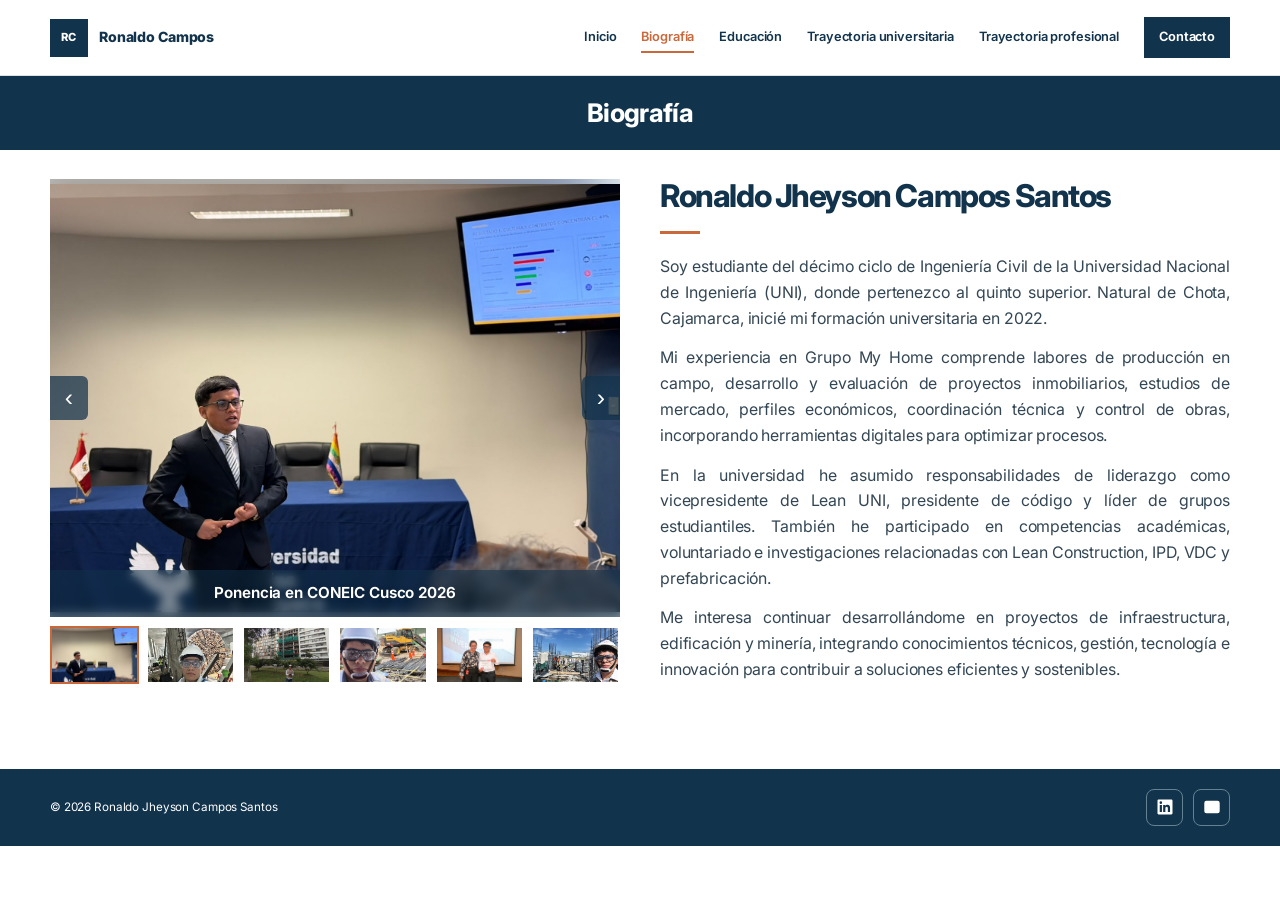
==== biografia.html @ 26382cef "Add files via upload" ====
<!DOCTYPE html>

<html lang="es">
<head>
<meta charset="utf-8"/>
<meta content="width=device-width,initial-scale=1" name="viewport"/>
<title>Ronaldo Campos | Biografia</title>
<meta content="Biografía de Ronaldo Jheyson Campos Santos, estudiante de Ingeniería Civil de la UNI." name="description"/>
<link href="https://fonts.googleapis.com" rel="preconnect"/>
<link href="https://fonts.googleapis.com/css2?family=Inter:wght@400;500;600;700;800&amp;display=swap" rel="stylesheet"/>
<style>:root {
  --ink: #102a43;
  --ink-deep: #091d2e;
  --blue: #267eaa;
  --orange: #c9683b;
  --cream: #f5f3ed;
  --paper: #fffefa;
  --mist: #edf3f5;
  --text: #34444f;
  --muted: #6a7881;
  --line: rgba(16, 42, 67, 0.14);
  --max: 1180px;
  --header: 76px;
  --shadow: 0 18px 55px rgba(16, 42, 67, 0.12);
}

* { box-sizing: border-box; }
html { scroll-behavior: smooth; }
body {
  margin: 0;
  color: var(--text);
  background: var(--paper);
  font-family: "Segoe UI", Arial, sans-serif;
  font-size: 16px;
  line-height: 1.6;
}
body.menu-open { overflow: hidden; }
img { display: block; max-width: 100%; }
a { color: inherit; }
.sr-only {
  position: absolute; width: 1px; height: 1px; padding: 0; margin: -1px;
  overflow: hidden; clip: rect(0,0,0,0); white-space: nowrap; border: 0;
}
.skip-link {
  position: fixed; z-index: 300; top: 8px; left: 8px; padding: 9px 14px;
  color: white; background: var(--ink); transform: translateY(-150%);
}
.skip-link:focus { transform: none; }

.site-header {
  position: sticky; z-index: 100; top: 0; height: var(--header);
  background: rgba(255,254,250,.96); border-bottom: 1px solid var(--line);
  backdrop-filter: blur(12px);
}
.nav-wrap {
  display: flex; width: min(calc(100% - 40px), var(--max)); height: 100%;
  margin: auto; align-items: center; justify-content: space-between;
}
.brand {
  display: flex; align-items: center; gap: 11px; color: var(--ink);
  font-size: .84rem; font-weight: 800; text-decoration: none;
}
.brand-mark {
  display: grid; width: 38px; height: 38px; place-items: center;
  color: white; background: var(--ink); font-size: .7rem; letter-spacing: .08em;
}
.main-nav { display: flex; align-items: center; gap: 25px; }
.main-nav a {
  position: relative; color: var(--ink); font-size: .78rem;
  font-weight: 750; text-decoration: none;
}
.main-nav a::after {
  position: absolute; right: 0; bottom: -7px; left: 0; height: 2px;
  content: ""; background: var(--orange); transform: scaleX(0);
  transition: transform .18s ease;
}
.main-nav a:hover::after, .main-nav a.active::after { transform: scaleX(1); }
.nav-contact { padding: 10px 15px; color: white !important; background: var(--ink); }
.nav-contact::after { display: none; }
.menu-toggle {
  display: none; width: 44px; height: 44px; padding: 9px; border: 0;
  background: transparent; cursor: pointer;
}
.menu-toggle span:not(.sr-only) {
  display: block; width: 24px; height: 2px; margin: 5px 0;
  background: var(--ink); transition: transform .18s ease, opacity .18s ease;
}

.page-hero {
  position: relative; display: flex; min-height: min(640px, calc(100vh - var(--header)));
  padding: 58px 24px; align-items: center; overflow: hidden; background:
    linear-gradient(rgba(16,42,67,.035) 1px,transparent 1px),
    linear-gradient(90deg,rgba(16,42,67,.035) 1px,transparent 1px), var(--cream);
  background-size: 40px 40px;
}
.page-hero.compact { min-height: 330px; padding-top: 52px; padding-bottom: 52px; }
.page-hero::after {
  position: absolute; top: -180px; right: -100px; width: 470px; height: 470px;
  border: 1px solid rgba(38,126,170,.22); border-radius: 50%; content: "";
}
.hero-inner {
  position: relative; z-index: 1; display: grid; width: min(100%, var(--max));
  margin: auto; align-items: center; grid-template-columns: 1.1fr .9fr; gap: 65px;
}
.hero-copy { max-width: 690px; }
.eyebrow {
  display: flex; margin: 0 0 18px; align-items: center; gap: 11px;
  color: var(--orange); font-size: .7rem; font-weight: 850;
  letter-spacing: .16em; text-transform: uppercase;
}
.eyebrow::before { width: 34px; height: 2px; content: ""; background: var(--orange); }
h1, h2, .quote {
  margin: 0; color: var(--ink); font-family: Georgia, "Times New Roman", serif;
  font-weight: 400; line-height: 1.06; letter-spacing: -.035em;
}
h1 { font-size: clamp(3rem, 5.6vw, 5.3rem); }
.compact h1 { font-size: clamp(2.8rem, 5vw, 4.6rem); }
h1 strong { color: var(--blue); font-weight: 400; }
.hero-lead { max-width: 680px; margin: 26px 0 0; color: #4e5e68; font-size: 1.09rem; }
.hero-actions { display: flex; margin-top: 30px; gap: 12px; flex-wrap: wrap; }
.button {
  display: inline-flex; min-height: 48px; padding: 0 21px; align-items: center;
  justify-content: center; gap: 9px; border: 1px solid var(--ink);
  font-size: .8rem; font-weight: 800; text-decoration: none; transition: .18s ease;
}
.button.primary { color: white; background: var(--ink); }
.button:hover { color: white; background: var(--blue); border-color: var(--blue); transform: translateY(-2px); }
.hero-facts {
  display: grid; margin: 37px 0 0; grid-template-columns: repeat(3,1fr);
}
.hero-facts div { padding: 7px 12px; border-right: 2px solid rgba(201, 104, 59, .72); text-align: center; }
.hero-facts div:first-child { padding-left: 12px; }
.hero-facts div:last-child { border-right: 0; }
.hero-facts dt { color: var(--ink); font-size: .82rem; font-weight: 850; }
.hero-facts dd { margin: 2px 0 0; color: var(--muted); font-size: .7rem; }
.portrait-card {
  position: relative; width: min(100%, 410px); padding: 13px;
  justify-self: end; background: white; box-shadow: var(--shadow);
}
.portrait-card::before {
  position: absolute; z-index: -1; top: -19px; right: -19px;
  width: 52%; height: 45%; content: ""; background: var(--orange);
}
.portrait-card img { width: 100%; aspect-ratio: .88; object-fit: cover; object-position: center 18%; }
.place {
  position: absolute; right: -14px; bottom: 25px; padding: 10px 14px;
  color: white; background: var(--ink); font-size: .7rem; font-weight: 800;
}

.section { padding: 76px 24px; }
.section.alt { background: var(--mist); }
.section.dark { color: white; background: var(--ink-deep); }
.container { width: min(100%, var(--max)); margin: auto; }
.section-head {
  display: flex; margin-bottom: 30px; align-items: end; justify-content: space-between; gap: 30px;
}
.section-head h2 { font-size: clamp(2.35rem, 4.5vw, 4rem); }
.section-head p { max-width: 480px; margin: 0; color: var(--muted); }
.dark .section-head h2 { color: white; }
.dark .section-head p { color: #bdc9d0; }
.kicker {
  margin: 0 0 10px; color: var(--orange); font-size: .68rem;
  font-weight: 850; letter-spacing: .15em; text-transform: uppercase;
}

.home-links { display: grid; grid-template-columns: repeat(3,1fr); gap: 16px; }
.home-link {
  position: relative; min-height: 190px; padding: 28px; overflow: hidden;
  border: 1px solid var(--line); background: white; text-decoration: none;
  transition: transform .18s ease, box-shadow .18s ease;
}
.home-link:hover { transform: translateY(-5px); box-shadow: var(--shadow); }
.home-link span { color: var(--orange); font-size: .67rem; font-weight: 850; }
.home-link h2 { margin-top: 38px; font-size: 1.75rem; }
.home-link p { margin: 10px 0 0; color: var(--muted); font-size: .82rem; }

.quote-band { padding: 55px 24px; background: var(--paper); }
.quote-wrap {
  display: grid; width: min(100%, var(--max)); margin: auto;
  align-items: start; grid-template-columns: 180px 1fr; gap: 45px;
}
.quote-label {
  margin: 8px 0 0; color: var(--orange); font-size: .67rem;
  font-weight: 850; letter-spacing: .15em; text-transform: uppercase;
}
.quote { max-width: 930px; font-size: clamp(1.9rem, 3.8vw, 3.4rem); }
.quote strong { color: var(--blue); font-weight: 400; }

.education-list { display: grid; gap: 15px; }
.edu-card {
  display: grid; min-height: 145px; padding: 23px; align-items: center;
  border: 1px solid var(--line); background: white;
  grid-template-columns: 150px 1fr auto; gap: 28px;
}
.logo-box {
  display: grid; height: 98px; padding: 10px; place-items: center;
  border-right: 1px solid var(--line);
}
.logo-box img { max-width: 118px; max-height: 78px; object-fit: contain; }
.edu-card h2, .experience-card h2 { font-size: 1.35rem; letter-spacing: -.02em; }
.edu-card p { margin: 5px 0 0; color: var(--muted); font-size: .86rem; }
.edu-meta { min-width: 180px; color: var(--ink); text-align: right; }
.edu-meta strong { display: block; font-size: .84rem; }
.edu-meta span { color: var(--muted); font-size: .75rem; }
.tags { display: flex; margin-top: 12px; gap: 7px; flex-wrap: wrap; }
.tag {
  padding: 4px 9px; color: var(--blue); background: #e3f1f6;
  font-size: .68rem; font-weight: 800;
}

.experience-grid { display: grid; gap: 17px; }
.experience-card {
  display: grid; padding: 28px; border: 1px solid var(--line);
  background: white; grid-template-columns: 150px 1fr; gap: 30px;
}
.experience-card .logo-box { align-self: stretch; height: auto; min-height: 125px; }
.experience-top {
  display: flex; align-items: start; justify-content: space-between; gap: 25px;
}
.experience-role { margin: 5px 0 0; color: var(--blue); font-size: .88rem; font-weight: 800; }
.date { flex: 0 0 auto; color: var(--orange); font-size: .72rem; font-weight: 850; letter-spacing: .05em; }
.experience-card ul { display: grid; margin: 18px 0 0; padding: 0; grid-template-columns: 1fr 1fr; gap: 8px 25px; list-style: none; }
.experience-card li {
  position: relative; padding-left: 16px; color: #55636c; font-size: .79rem;
}
.experience-card li::before {
  position: absolute; top: .7em; left: 0; width: 6px; height: 6px;
  content: ""; background: var(--orange);
}

.community-grid { display: grid; grid-template-columns: repeat(2,1fr); gap: 15px; }
.community-card {
  display: grid; min-height: 185px; padding: 23px; align-items: center;
  border: 1px solid var(--line); background: white; grid-template-columns: 115px 1fr; gap: 23px;
}
.community-card .logo-box { width: 115px; height: 110px; border-right: 1px solid var(--line); }
.community-card h2 { font-size: 1.25rem; }
.community-card .role { margin: 3px 0 10px; color: var(--blue); font-size: .78rem; font-weight: 800; }
.community-card p { margin: 0; color: var(--muted); font-size: .78rem; }
.monogram {
  display: grid; width: 74px; height: 74px; place-items: center;
  color: white; background: var(--ink); font-family: Georgia,serif;
  font-size: 1.2rem; font-weight: 700;
}
.monogram.orange { background: var(--orange); }
.monogram.blue { background: var(--blue); }

.recognition-grid { display: grid; grid-template-columns: repeat(3,1fr); gap: 14px; }
.recognition {
  min-height: 170px; padding: 23px; border-top: 4px solid var(--orange);
  background: rgba(255,255,255,.055);
}
.recognition span { color: #75c2e4; font-size: .68rem; font-weight: 850; letter-spacing: .1em; }
.recognition h2 { margin-top: 19px; color: white; font-size: 1.22rem; line-height: 1.25; }
.recognition p { margin: 10px 0 0; color: #b9c6ce; font-size: .75rem; }

.volunteer-list { display: grid; grid-template-columns: repeat(2,1fr); gap: 14px; }
.volunteer {
  padding: 23px; border: 1px solid var(--line); background: white;
}
.volunteer .year { color: var(--orange); font-size: .68rem; font-weight: 850; }
.volunteer h2 { margin-top: 12px; font-size: 1.22rem; }
.volunteer .org { margin: 3px 0 12px; color: var(--blue); font-size: .76rem; font-weight: 800; }
.volunteer p { margin: 0; color: var(--muted); font-size: .78rem; }

.gallery { display: grid; grid-template-columns: 1.15fr .85fr; gap: 14px; }
.gallery figure { position: relative; min-height: 310px; margin: 0; overflow: hidden; background: #dfe7e9; }
.gallery img { width: 100%; height: 100%; object-fit: cover; }
.gallery figcaption {
  position: absolute; right: 0; bottom: 0; left: 0; padding: 12px 16px;
  color: white; background: linear-gradient(transparent,rgba(9,29,46,.88));
  font-size: .74rem; font-weight: 750;
}

.contact-layout {
  display: grid; min-height: calc(100vh - var(--header)); padding: 65px 24px;
  align-items: center; color: white; background: var(--ink); grid-template-columns: 1fr;
}
.contact-inner { width: min(100%, var(--max)); margin: auto; }
.contact-inner h1 { max-width: 900px; color: white; font-size: clamp(3rem,6vw,5.5rem); }
.contact-intro { max-width: 720px; margin: 25px 0 0; color: #c4d0d7; font-size: 1.02rem; }
.contact-links { display: grid; margin-top: 45px; grid-template-columns: 1fr 1fr; gap: 15px; }
.contact-link {
  display: flex; min-height: 105px; padding: 22px; align-items: center;
  justify-content: space-between; border: 1px solid rgba(255,255,255,.2);
  text-decoration: none; transition: background .18s ease;
}
.contact-link:hover { background: rgba(255,255,255,.07); }
.contact-link small { display: block; color: #8fb9ce; font-size: .68rem; letter-spacing: .1em; text-transform: uppercase; }
.contact-link strong { display: block; margin-top: 5px; font-size: 1rem; }
.contact-location { margin-top: 24px; color: #aebcc5; font-size: .78rem; }
.contact-quote {
  margin-top: 50px; padding-top: 30px; border-top: 1px solid rgba(255,255,255,.18);
  color: white; font-family: Georgia,serif; font-size: clamp(1.55rem,3vw,2.6rem);
}

.site-footer {
  display: flex; padding: 19px max(22px,calc((100% - var(--max))/2));
  align-items: center; justify-content: space-between; color: #aebdc6;
  background: var(--ink-deep); font-size: .67rem;
}
.site-footer a { color: white; text-decoration: none; }
.reveal { opacity: 0; transform: translateY(18px); transition: opacity .55s ease,transform .55s ease; }
.reveal.visible { opacity: 1; transform: none; }

@media (max-width: 900px) {
  .hero-inner { grid-template-columns: 1fr 360px; gap: 35px; }
  .main-nav { gap: 15px; }
  .main-nav a { font-size: .7rem; }
  .experience-card ul { grid-template-columns: 1fr; }
  .community-grid, .recognition-grid { grid-template-columns: 1fr 1fr; }
}

@media (max-width: 760px) {
  .menu-toggle { z-index: 120; display: block; }
  .menu-toggle[aria-expanded="true"] span:nth-child(1) { transform: translateY(7px) rotate(45deg); }
  .menu-toggle[aria-expanded="true"] span:nth-child(2) { opacity: 0; }
  .menu-toggle[aria-expanded="true"] span:nth-child(3) { transform: translateY(-7px) rotate(-45deg); }
  .main-nav {
    position: fixed; inset: 0; padding: 100px 30px 35px;
    transform: translateX(100%); align-items: flex-start; justify-content: center;
    flex-direction: column; gap: 23px; background: var(--cream); transition: transform .22s ease;
  }
  .main-nav.open { transform: none; }
  .main-nav a { font-family: Georgia,serif; font-size: 1.55rem; font-weight: 400; }
  .nav-contact { font-family: "Segoe UI",Arial,sans-serif !important; font-size: .9rem !important; }
  .page-hero { min-height: auto; padding: 48px 20px 65px; }
  .hero-inner { grid-template-columns: 1fr; }
  .portrait-card { width: min(78%,360px); margin: 18px auto 0; justify-self: center; }
  .hero-facts { grid-template-columns: 1fr; gap: 9px; }
  .hero-facts div, .hero-facts div:first-child { padding: 10px 12px; border-left: 0; border-right: 0; border-bottom: 2px solid rgba(201, 104, 59, .72); text-align: center; }
  .hero-facts div:last-child { border-bottom: 0; }
  .section { padding: 58px 20px; }
  .section-head { align-items: start; flex-direction: column; gap: 12px; }
  .home-links, .community-grid, .recognition-grid, .volunteer-list, .contact-links { grid-template-columns: 1fr; }
  .quote-wrap { grid-template-columns: 1fr; gap: 18px; }
  .edu-card, .experience-card { grid-template-columns: 1fr; }
  .logo-box, .experience-card .logo-box {
    width: 100%; height: 90px; min-height: 90px; border-right: 0; border-bottom: 1px solid var(--line);
  }
  .edu-meta { text-align: left; }
  .experience-top { flex-direction: column; gap: 7px; }
  .community-card { grid-template-columns: 90px 1fr; }
  .community-card .logo-box { width: 90px; border-right: 1px solid var(--line); border-bottom: 0; }
  .gallery { grid-template-columns: 1fr; }
  .gallery figure { min-height: 260px; }
  .contact-layout { min-height: calc(100vh - var(--header)); padding: 55px 20px; }
}

@media (max-width: 430px) {
  .brand span:last-child { display: none; }
  h1 { font-size: 2.7rem; }
  .compact h1 { font-size: 2.55rem; }
  .hero-actions { flex-direction: column; }
  .button { width: 100%; }
  .community-card { grid-template-columns: 1fr; }
  .community-card .logo-box { width: 100%; border-right: 0; border-bottom: 1px solid var(--line); }
}

@media (prefers-reduced-motion: reduce) {
  html { scroll-behavior: auto; }
  *,*::before,*::after { transition-duration: .01ms !important; }
  .reveal { opacity: 1; transform: none; }
}

/* Inicio V2 — estilos de prototipo, conservando la arquitectura original */
:root {--ink:#12334C;--ink-deep:#0C2639;--blue:#168CB5;--orange:#C9683B;--cream:#F8FAFB;--paper:#FFFFFF;--mist:#EAF5F8;--text:#334653;--muted:#576D7A;--line:rgba(18,51,76,.14);--shadow:0 22px 52px rgba(18,51,76,.10)}
body {font-family:'Inter','Segoe UI',Arial,sans-serif;letter-spacing:-.008em}
h1,h2,.quote {font-family:'Inter','Segoe UI',Arial,sans-serif;font-weight:700;letter-spacing:-.045em;line-height:1.11}
h1 {font-size:clamp(3.1rem,5vw,4.6rem);font-weight:800}
h1 strong {font-weight:800;color:var(--blue)}
.site-header {background:rgba(255,255,255,.95)}
.brand {font-size:.88rem}.main-nav a {font-size:.80rem;font-weight:650}
.page-hero {background:linear-gradient(rgba(18,51,76,.028) 1px,transparent 1px),linear-gradient(90deg,rgba(18,51,76,.028) 1px,transparent 1px),linear-gradient(125deg,#fff 0%,#F5FAFC 100%);background-size:40px 40px,40px 40px,auto;min-height:620px}
.page-hero::after {border-color:rgba(22,140,181,.15)}
.hero-inner {grid-template-columns:1.1fr .9fr;gap:56px}
.hero-lead {font-size:1.035rem;line-height:1.78;max-width:600px;color:#455D6C;margin-top:24px}
.button {font-size:.84rem;font-weight:650;border-radius:5px;min-height:47px}
.button:not(.primary) {color:var(--ink);background:white;border-color:rgba(18,51,76,.35)}
.button:hover {background:var(--blue);border-color:var(--blue);color:white}
.hero-facts {margin-top:35px;gap:0}.hero-facts div {padding:0 14px}.hero-facts dt {font-size:.83rem;font-weight:750}.hero-facts dd {font-size:.75rem;line-height:1.5}
.portrait-card {padding:11px;box-shadow:0 20px 45px rgba(18,51,76,.11);border-radius:3px}
.portrait-card img {aspect-ratio:.88;object-position:center 20%;background:#fff}
.portrait-card::before {top:-15px;right:-15px;width:48%;height:43%}.place {right:-11px;border-radius:2px}
.section {padding:76px 24px}.section-head h2 {font-size:clamp(2.25rem,4vw,3.5rem);font-weight:750}
.section-head p {font-size:.96rem;line-height:1.75}
.home-link {border-radius:4px;min-height:205px;padding:27px;box-shadow:0 4px 18px rgba(18,51,76,.025)}
.home-link h2 {font-size:1.42rem;margin-top:38px;letter-spacing:-.035em}
.home-link p {font-size:.88rem;line-height:1.65}
.home-link:hover {border-color:rgba(22,140,181,.35)}
.quote-band {padding:62px 24px}.quote {font-size:clamp(1.7rem,3vw,2.8rem);font-weight:650;line-height:1.3;letter-spacing:-.04em}
.quote strong {font-weight:700;color:var(--orange)}
.quote-label {font-size:.73rem}
.site-footer {font-size:.73rem}
@media(max-width:900px) {.hero-inner {grid-template-columns:1fr 330px;gap:32px}h1 {font-size:clamp(2.7rem,5vw,4.3rem)}}
@media(max-width:760px) {.hero-inner {grid-template-columns:1fr}.page-hero {min-height:auto}.main-nav {background:#F8FAFB}.main-nav a {font-family:'Inter',Arial,sans-serif;font-weight:650}.hero-lead {font-size:1rem}.hero-facts {gap:14px}.hero-facts div {padding-left:14px}.portrait-card {width:min(80%,360px)}.home-link {min-height:175px}}
@media(max-width:430px) {h1 {font-size:clamp(2.3rem,10vw,3rem)}.portrait-card{width:min(85%,340px)}.quote{font-size:1.7rem}}


/* Revisión 3 — ajustes exclusivos de Inicio */
.hero-lead { text-align: justify; text-justify: inter-word; hyphens: auto; overflow-wrap: break-word; }
.hero-actions { display:grid; grid-template-columns: repeat(3,minmax(0,1fr)); gap:10px; width:100%; margin-top:26px; }
.hero-actions .button { min-height:50px; padding:10px 7px; font-size:clamp(.66rem,.87vw,.8rem); font-weight:700; border-radius:3px; text-align:center; line-height:1.35; cursor:pointer; font-family:inherit; white-space:normal; }
.hero-actions .button.bio { background:#12334C; border-color:#12334C; color:#fff; }
.hero-actions .button.experience { background:#168CB5; border-color:#168CB5; color:#fff; }
.hero-actions .button.education { background:#fff; border-color:#C9683B; color:#A24A25; }
.hero-actions .button:hover, .hero-actions .button:focus-visible { background:#C9683B; border-color:#C9683B; color:#fff; transform:translateY(-2px); }
.bio-status { margin:8px 0 -6px; font-size:.77rem; color:#526673; }
.bio-status[hidden] { display:none; }
.hero-facts { margin-top:25px; }
/* Fondo claro diferenciado que no convierte el azul en superficie dominante */
.section:has(.home-links) { background:#F8FAFA; padding-top:66px; padding-bottom:48px; }
.home-link { background:#fff; }
.section:has(.home-links) .section-head { margin-bottom:26px; }
.inline-quote { max-width:920px; margin:42px auto 0; padding:0 18px 2px; display:flex; align-items:center; flex-direction:column; gap:14px; }
.quote-accent { display:block; width:42px; height:2px; background:#C9683B; }
.inline-quote .quote { max-width:860px; font-family:Inter,Arial,sans-serif; font-weight:400; font-size:clamp(.96rem,1.2vw,1.12rem); line-height:1.75; letter-spacing:0; font-style:italic; color:#526673; text-align:center; }
.inline-quote .quote strong { color:#12334C; font-weight:600; }
@media (max-width: 900px) {
 .hero-lead { text-align:left; hyphens:none; }
 .hero-actions .button { font-size:.75rem; }
}
@media (max-width:760px) {
 .hero-actions { display:flex; flex-direction:column; gap:10px; }
 .hero-actions .button { width:100%; min-height:50px; font-size:.86rem; }
 .hero-facts { margin-top:29px; }
 .section:has(.home-links) { padding:55px 20px 38px; }
 .inline-quote { margin-top:32px; padding:0 4px; }
}

/* Inicio V2 · Revisión 5 — refinamientos acordados */
.hero-actions .button.experience {
  background: #FFFFFF;
  border-color: #12334C;
  color: #12334C;
}
.hero-actions .button.education {
  background: #FFFFFF;
  border-color: #8FA3AD;
  color: #12334C;
}
.hero-actions .button:hover,
.hero-actions .button:focus-visible {
  background: #C9683B;
  border-color: #C9683B;
  color: #FFFFFF;
  transform: translateY(-2px);
}
.home-link {
  border-color: rgba(18,51,76,.19);
  transition: transform .22s ease, box-shadow .22s ease,
              background-color .22s ease, border-color .22s ease;
}
.home-link:hover,
.home-link:focus-visible {
  background: #FFF5EF;
  border-color: #C9683B;
  box-shadow: 0 14px 34px rgba(201,104,59,.13);
  transform: translateY(-4px);
}
.home-link:focus-visible { outline: 2px solid #C9683B; outline-offset: 3px; }
.inline-quote .quote strong { color: #C9683B !important; }

/* Center the explanatory paragraph vertically alongside the heading. */
.section-head {
  align-items: center;
}
.section-head > p {
  align-self: center;
  margin: 0;
}

/* Reveal the individual words only when JavaScript and motion preference permit. */
.section-head .word-reveal .reveal-word {
  display: inline-block;
  opacity: 0;
  transform: translateY(9px);
  filter: blur(2px);
  transition: opacity .44s ease, transform .44s ease, filter .44s ease;
  transition-delay: var(--word-delay, 0ms);
}
.section-head .word-reveal.words-visible .reveal-word {
  opacity: 1;
  transform: translateY(0);
  filter: blur(0);
}
@media (max-width:760px) {
  .section-head { align-items: flex-start; }
  .section-head > p { align-self: stretch; }
}
@media (prefers-reduced-motion: reduce) {
  .section-head .word-reveal .reveal-word {
    opacity: 1 !important;
    transform: none !important;
    filter: none !important;
    transition: none !important;
  }
}



/* Biografía V3 — refinada según retroalimentación */
body { background: #fff; }
.bio-main {
  padding: 42px 0 72px;
}
.bio-layout {
  width: min(1180px, calc(100% - 44px));
  margin: 0 auto;
  display: grid;
  grid-template-columns: minmax(0, 1fr) minmax(0, 1fr);
  gap: 40px;
  align-items: start;
}
.bio-gallery {
  min-width: 0;
}
.gallery-stage {
  position: relative;
  width: 100%;
  aspect-ratio: 1.3 / 1;
  overflow: hidden;
  background: #E5ECF0;
  border-radius: 8px;
}
.gallery-backdrop {
  position: absolute;
  inset: -24px;
  width: calc(100% + 48px);
  height: calc(100% + 48px);
  object-fit: cover;
  filter: blur(26px) brightness(.78);
  opacity: .62;
}
.gallery-photo {
  position: absolute;
  inset: 0;
  width: 100%;
  height: 100%;
  object-fit: contain;
  z-index: 1;
  transition: opacity .24s ease;
}
.photo-caption-wrap {
  position: absolute;
  left: 0;
  right: 0;
  bottom: 0;
  display: flex;
  justify-content: center;
  z-index: 3;
  padding: 0 18px 18px;
}
.photo-caption-box {
  background: rgba(15, 31, 44, 0.58);
  border: 1px solid rgba(255,255,255,0.14);
  backdrop-filter: blur(4px);
  color: #fff;
  min-width: min(80%, 420px);
  max-width: 86%;
  border-radius: 4px;
  padding: 10px 16px 11px;
  text-align: center;
  font-weight: 600;
  font-size: .95rem;
  line-height: 1.35;
  text-shadow: 0 1px 4px rgba(0,0,0,.26);
}
.gallery-arrow {
  position: absolute;
  top: 50%;
  transform: translateY(-50%);
  z-index: 5;
  width: 38px;
  height: 44px;
  display: grid;
  place-items: center;
  border: none;
  background: rgba(18, 51, 76, .72);
  color: #fff;
  font-size: 1.55rem;
  cursor: pointer;
  transition: background-color .18s ease, transform .18s ease;
}
.gallery-arrow:hover,
.gallery-arrow:focus-visible {
  background: #C9683B;
  outline: none;
}
.gallery-arrow.previous {
  left: 0;
  border-radius: 0 6px 6px 0;
}
.gallery-arrow.next {
  right: 0;
  border-radius: 6px 0 0 6px;
}
.thumbnails {
  display: grid;
  grid-template-columns: repeat(6, minmax(0, 1fr));
  gap: 7px;
  margin-top: 9px;
}
.thumbnail {
  padding: 0;
  margin: 0;
  background: #fff;
  border: 2px solid transparent;
  border-radius: 4px;
  overflow: hidden;
  cursor: pointer;
  aspect-ratio: 1.55 / 1;
  transition: border-color .18s ease, transform .18s ease;
}
.thumbnail img {
  width: 100%;
  height: 100%;
  object-fit: cover;
}
.thumbnail:hover,
.thumbnail:focus-visible,
.thumbnail[aria-current="true"] {
  border-color: #C9683B;
  outline: none;
}
.bio-copy {
  min-width: 0;
}
.bio-copy h1 {
  font-family: Inter, 'Segoe UI', sans-serif;
  color: #12334C;
  font-size: clamp(1.95rem, 2.45vw, 2.35rem);
  line-height: 1.12;
  letter-spacing: -0.045em;
  margin: 0 0 17px;
  font-weight: 760;
}
.bio-accent {
  width: 40px;
  height: 3px;
  background: #C9683B;
  margin-bottom: 20px;
}
.bio-copy p {
  color: #334654;
  font-size: .995rem;
  line-height: 1.62;
  margin: 0 0 14px;
  text-align: justify;
  text-justify: inter-word;
  hyphens: auto;
}
.site-footer {
  margin-top: 0;
}
@media (max-width: 920px) {
  .bio-layout {
    grid-template-columns: 1fr;
    gap: 28px;
    width: min(700px, calc(100% - 28px));
  }
}
@media (max-width: 560px) {
  .bio-main {
    padding: 26px 0 46px;
  }
  .gallery-stage {
    aspect-ratio: 1.12 / 1;
  }
  .photo-caption-wrap {
    padding: 0 10px 10px;
  }
  .photo-caption-box {
    min-width: 0;
    max-width: 100%;
    font-size: .84rem;
    padding: 8px 10px 9px;
  }
  .thumbnails {
    display: flex;
    overflow-x: auto;
    gap: 6px;
    padding-bottom: 2px;
  }
  .thumbnail {
    min-width: 86px;
    aspect-ratio: 1.42 / 1;
  }
  .bio-copy h1 {
    font-size: clamp(1.72rem, 8vw, 2.15rem);
    margin-bottom: 14px;
  }
  .bio-copy p {
    text-align: left;
    hyphens: none;
    line-height: 1.68;
    font-size: .97rem;
  }
}
@media (prefers-reduced-motion: reduce) {
  .gallery-photo,
  .thumbnail {
    transition: none !important;
  }
}

/* Biografía V4 — franja terracota a todo el ancho y esquinas rectas */
.gallery-stage,
.thumbnail {
  border-radius: 0 !important;
}
.photo-caption-wrap {
  left: 0;
  right: 0;
  bottom: 0;
  padding: 0 !important;
  width: 100%;
  display: block;
}
.photo-caption-box {
  width: 100%;
  max-width: none;
  min-width: 0;
  margin: 0;
  padding: 13px 20px 14px;
  border-radius: 0;
  border: none;
  background: rgba(18,51,76,.52);
  -webkit-backdrop-filter: blur(5px);
  backdrop-filter: blur(5px);
  color: #fff;
  text-align: center;
  font-weight: 650;
  text-shadow: 0 1px 4px rgba(15,28,35,.45);
}
@media (max-width:560px) {
  .photo-caption-box { max-width:none; padding:11px 12px; font-size:.84rem; }
}

/* Biografía V6 — Opción A: franja azul petróleo */
.bio-section-banner {
  min-height: 74px;
  padding: 13px 20px 12px;
  background: #12334C;
  display: flex;
  flex-direction: column;
  align-items: center;
  justify-content: center;
  gap: 7px;
  border-bottom: 1px solid rgba(18,51,76,.1);
}
.bio-section-banner h1 {
  font-family: Inter, 'Segoe UI', sans-serif;
  font-size: clamp(1.25rem, 2vw, 1.65rem);
  line-height: 1.2;
  color: #FFFFFF;
  font-weight: 750;
  letter-spacing: -.025em;
  margin: 0;
}
.bio-section-banner-line { display:none; }
.bio-main { padding-top: 29px; }
@media(max-width:560px) {
  .bio-section-banner { min-height: 64px; padding: 10px 14px; }
  .bio-main { padding-top: 22px; }
}
</style>
<style>
/* Integración 6 secciones — mantener estilos locales de cada versión aprobada */
.site-header .main-nav a:not(.nav-contact) {color:#12334C!important;font-weight:600!important;position:relative;}
.site-header .main-nav a:not(.nav-contact)::after{content:"";position:absolute;left:0;right:0;bottom:-5px;height:2px;background:#C9683B;transform:scaleX(0);transform-origin:center;transition:transform .24s ease;}
.site-header .main-nav a:not(.nav-contact):hover::after,.site-header .main-nav a:not(.nav-contact).active::after{transform:scaleX(1);}
.site-header .main-nav a.active:not(.nav-contact){color:#C9683B!important;}
.site-footer{background:#12334C!important;color:#fff!important;display:flex!important;justify-content:space-between!important;align-items:center!important;gap:18px;flex-wrap:wrap;padding:20px max(24px,calc((100vw - 1180px)/2))!important;}
.site-footer>a{color:#eaf3f7!important;}
.site-footer .social-links{display:flex;gap:10px;align-items:center;}
.site-footer .social-links a{display:flex;align-items:center;justify-content:center;width:37px;height:37px;border:1px solid #648292;border-radius:8px;color:#fff;text-decoration:none;transition:background .25s,transform .25s,border-color .25s;}
.site-footer .social-links a:hover{background:#C9683B;border-color:#C9683B;transform:translateY(-3px);}
.site-footer .social-links svg{width:18px;height:18px;fill:currentColor;}
@media(max-width:760px){.site-footer{justify-content:center!important;text-align:center;padding:19px 16px!important;}}
</style></head>
<body>
<header class="site-header">
<div class="nav-wrap">
<a class="brand" href="index.html"><span class="brand-mark">RC</span><span>Ronaldo Campos</span></a>
<button aria-controls="main-nav" aria-expanded="false" class="menu-toggle"><span></span><span></span><span></span><span class="sr-only">Abrir menú</span></button>
<nav aria-label="Navegación principal" class="main-nav" id="main-nav"><a href="index.html">Inicio</a><a aria-current="page" class="active" href="biografia.html">Biografía</a><a href="educacion.html">Educación</a><a href="trayectoria.html">Trayectoria universitaria</a><a href="experiencia-profesional.html">Trayectoria profesional</a><a class="nav-contact" href="contacto.html">Contacto</a></nav>
</div>
</header>
<section aria-label="Sección actual" class="bio-section-banner"><h1>Biografía</h1><span aria-hidden="true" class="bio-section-banner-line"></span></section>
<main class="bio-main" id="contenido">
<div class="bio-layout">
<section aria-label="Galería de fotografías" class="bio-gallery">
<div class="gallery-stage">
<img alt="" aria-hidden="true" class="gallery-backdrop" id="photoBackdrop" src=""/>
<img alt="Fotografía de la trayectoria profesional y universitaria" class="gallery-photo" id="mainPhoto" src=""/>
<div class="photo-caption-wrap">
<div aria-live="polite" class="photo-caption-box" id="photoLabel"></div>
</div>
<button aria-label="Fotografía anterior" class="gallery-arrow previous" id="prevPhoto" type="button">‹</button>
<button aria-label="Fotografía siguiente" class="gallery-arrow next" id="nextPhoto" type="button">›</button>
</div>
<div aria-label="Seleccionar una fotografía" class="thumbnails" id="thumbnails"></div>
</section>
<section aria-label="Biografía" class="bio-copy">
<h1>Ronaldo Jheyson Campos Santos</h1>
<div class="bio-accent"></div>
<p>Soy estudiante del décimo ciclo de Ingeniería Civil de la Universidad Nacional de Ingeniería (UNI), donde pertenezco al quinto superior. Natural de Chota, Cajamarca, inicié mi formación universitaria en 2022.</p>
<p>Mi experiencia en Grupo My Home comprende labores de producción en campo, desarrollo y evaluación de proyectos inmobiliarios, estudios de mercado, perfiles económicos, coordinación técnica y control de obras, incorporando herramientas digitales para optimizar procesos.</p>
<p>En la universidad he asumido responsabilidades de liderazgo como vicepresidente de Lean UNI, presidente de código y líder de grupos estudiantiles. También he participado en competencias académicas, voluntariado e investigaciones relacionadas con Lean Construction, IPD, VDC y prefabricación.</p>
<p>Me interesa continuar desarrollándome en proyectos de infraestructura, edificación y minería, integrando conocimientos técnicos, gestión, tecnología e innovación para contribuir a soluciones eficientes y sostenibles.</p>
</section>
</div>
</main>
<footer class="site-footer integrated-footer"><span>© <span data-year=""></span> Ronaldo Jheyson Campos Santos</span><div aria-label="Redes de contacto" class="social-links"><a aria-label="LinkedIn" href="https://www.linkedin.com/in/ronaldocs08" rel="noopener noreferrer" target="_blank"><svg aria-hidden="true" fill="currentColor" viewbox="0 0 24 24"><path d="M20.45 2H3.55C2.69 2 2 2.69 2 3.55v16.9C2 21.31 2.69 22 3.55 22h16.9c.86 0 1.55-.69 1.55-1.55V3.55c0-.86-.69-1.55-1.55-1.55ZM7.93 18.74H4.98V9.19h2.95v9.55ZM6.45 7.89a1.71 1.71 0 1 1 0-3.42 1.71 1.71 0 0 1 0 3.42Zm12.29 10.85h-2.95V14.1c0-1.1-.02-2.51-1.53-2.51-1.53 0-1.76 1.2-1.76 2.43v4.72H9.55V9.19h2.83v1.31h.04c.4-.75 1.36-1.54 2.8-1.54 3 0 3.52 1.97 3.52 4.53v5.25Z"></path></svg></a><a aria-label="Correo electrónico" href="mailto:roncampos2002@gmail.com"><svg aria-hidden="true" fill="none" stroke="currentColor" stroke-linecap="round" stroke-linejoin="round" stroke-width="1.7" viewbox="0 0 24 24"><rect height="15" rx="2" width="18.8" x="2.6" y="4.5"></rect><path d="m3.5 6.3 8.5 6.5 8.5-6.5"></path></svg></a></div></footer>
<script>
const galleryItems = [{"src": "[data-uri]", "title": "Ponencia en CONEIC Cusco 2026"}, {"src": "[data-uri]", "title": "Visita técnica a la Línea 2 del Metro de Lima"}, {"src": "[data-uri]", "title": "Proyecto inmobiliario y operación de dron"}, {"src": "[data-uri]", "title": "Obra en etapa de excavación"}, {"src": "[data-uri]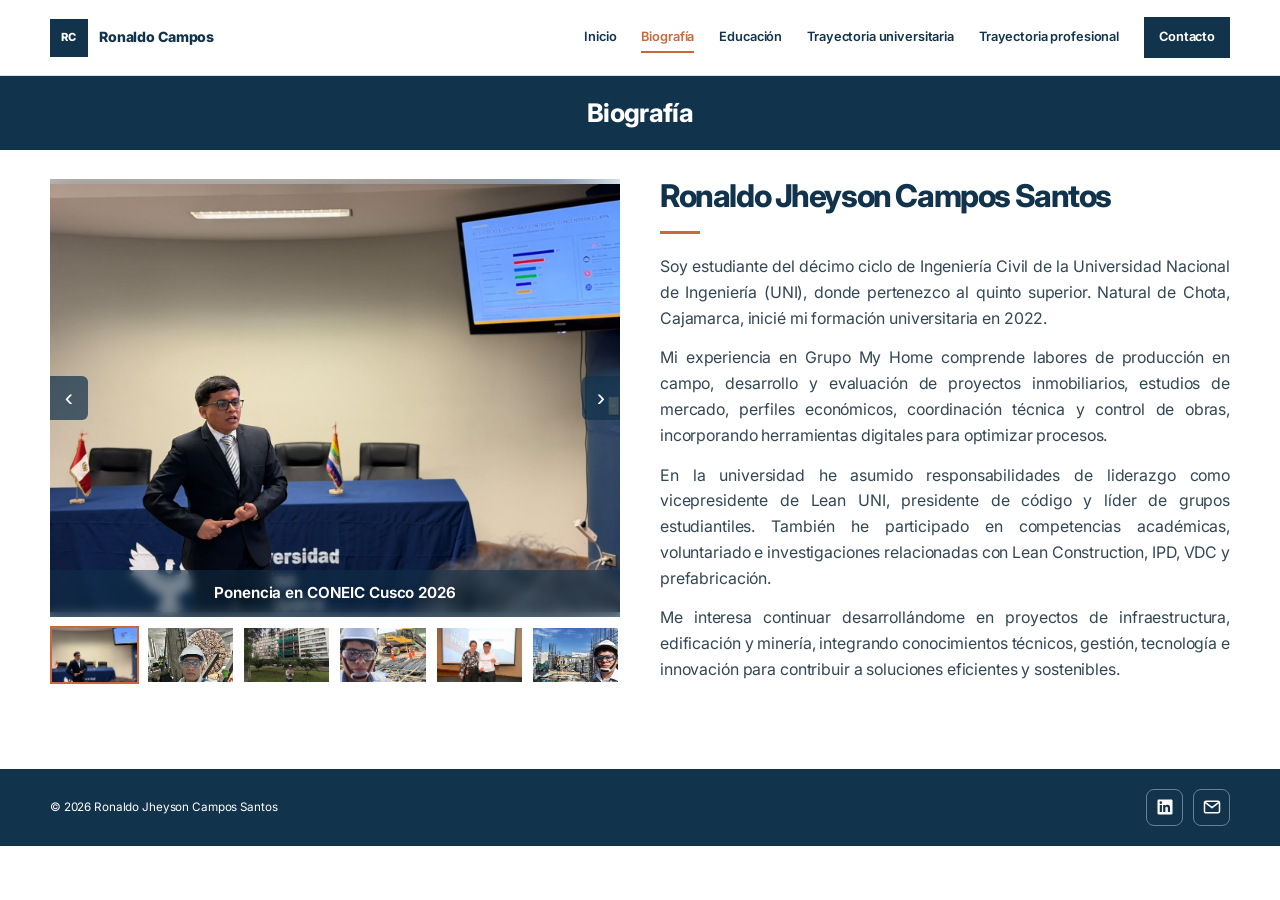
